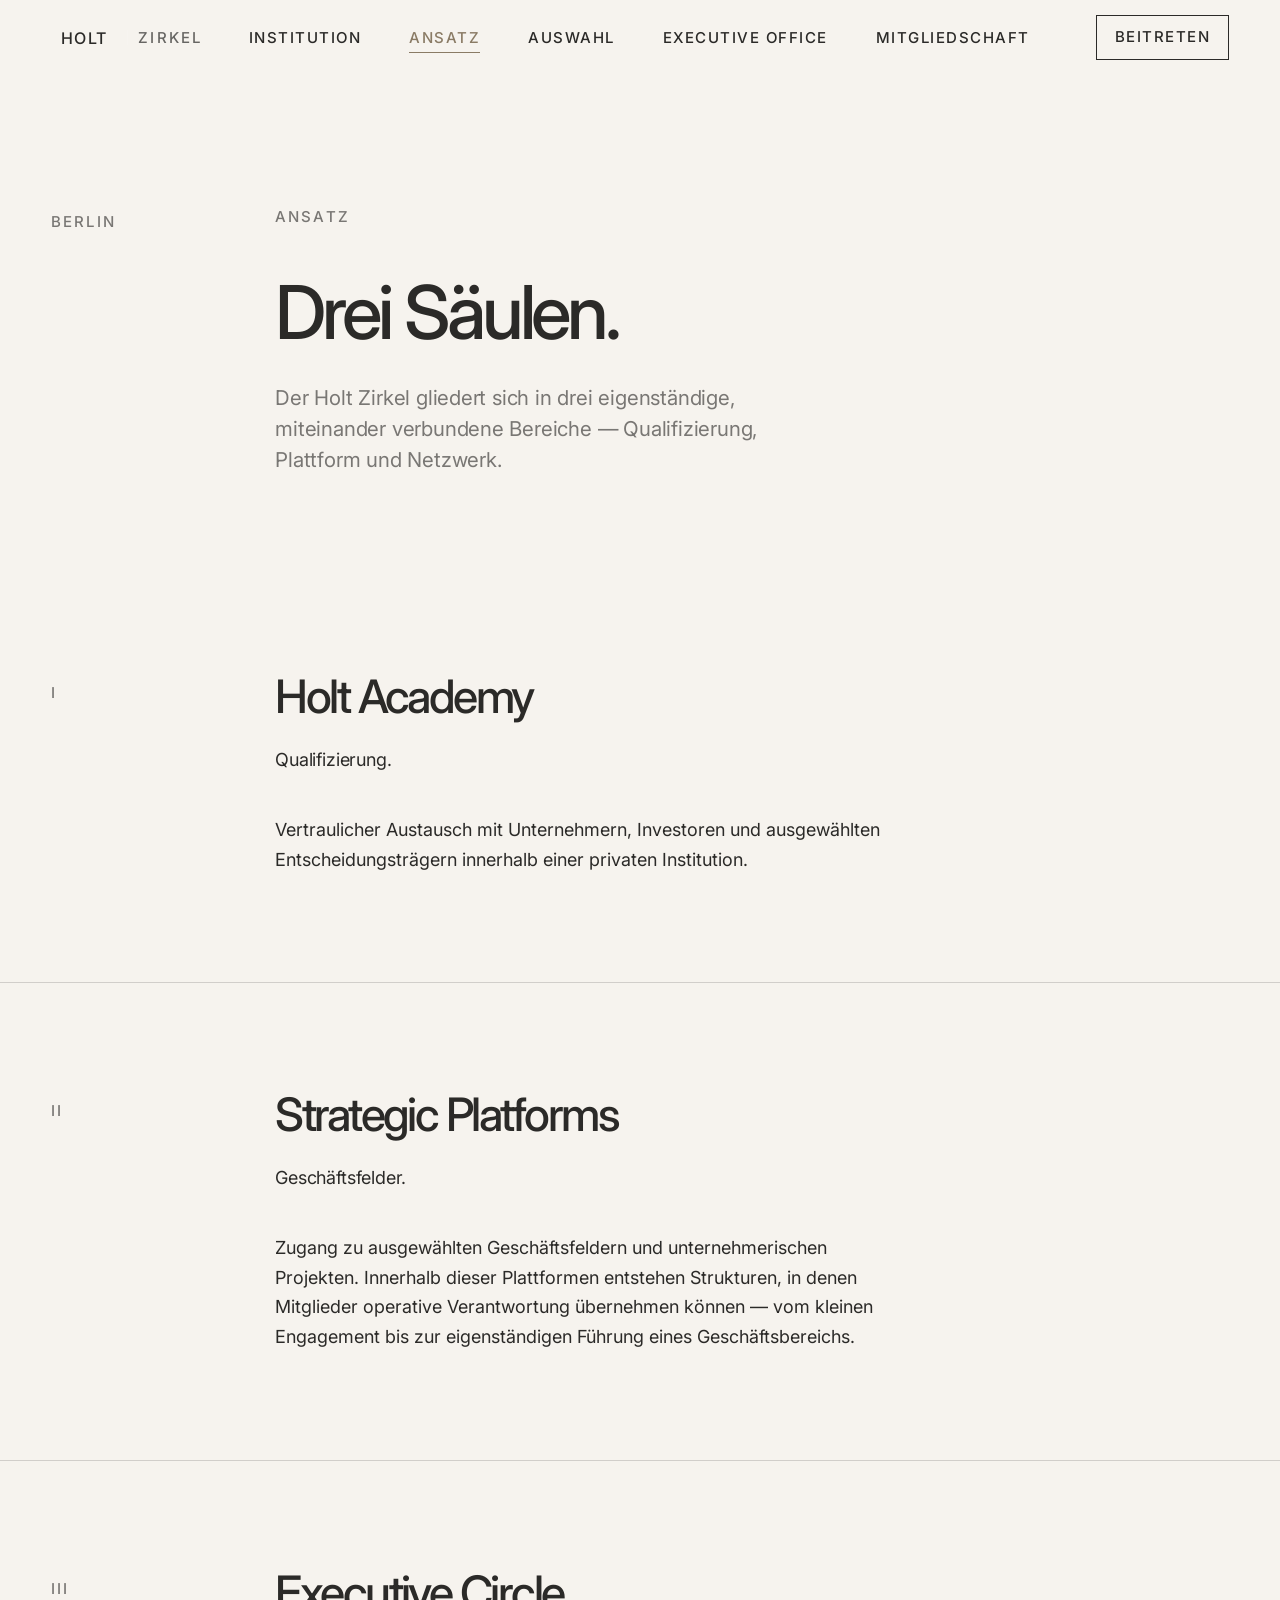
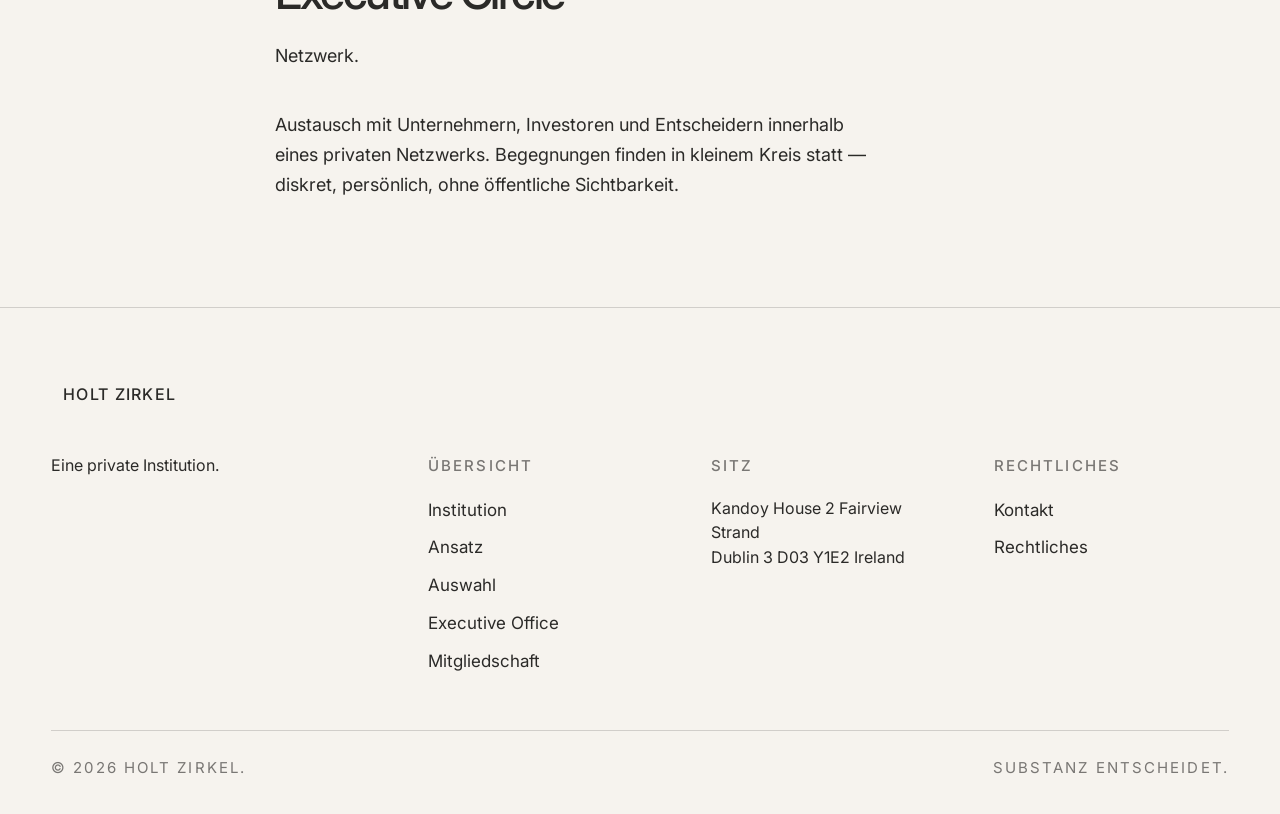
==== ansatz/index.html @ 443428ca "Add files via upload" ====
<!DOCTYPE html>
<html lang="de">
<head>
  <meta charset="UTF-8" />
  <meta name="viewport" content="width=device-width, initial-scale=1.0" />
  <meta name="robots" content="index, follow" />

  <title>Ansatz — Holt Zirkel</title>
  <meta name="description" content="Drei Säulen des Holt Zirkel: Holt Academy, Strategic Platforms und Executive Circle." />

  <link rel="canonical" href="https://holtzirkel.de/ansatz/" />

  <meta property="og:type" content="website" />
  <meta property="og:locale" content="de_DE" />
  <meta property="og:site_name" content="Holt Zirkel" />
  <meta property="og:title" content="Ansatz — Holt Zirkel" />
  <meta property="og:description" content="Drei Säulen des Holt Zirkel: Holt Academy, Strategic Platforms und Executive Circle." />
  <meta property="og:url" content="https://holtzirkel.de/ansatz/" />
  <meta property="og:image" content="https://holtzirkel.de/images/Logo.png" />
  <meta name="twitter:card" content="summary_large_image" />

  <link rel="icon" type="image/png" href="/images/Logo.png" />

  <link rel="preconnect" href="https://fonts.googleapis.com" />
  <link rel="preconnect" href="https://fonts.gstatic.com" crossorigin />
  <link href="https://fonts.googleapis.com/css2?family=Inter:wght@400;500;600&display=swap" rel="stylesheet" />

  <link rel="stylesheet" href="/variables.css" />
  <link rel="stylesheet" href="/style.css" />
</head>
<body class="page page--ansatz page--image-led">

  <header class="nav nav--scrolled" role="banner">
    <div class="nav__inner">
      <a class="nav__brand" href="/" aria-label="Holt Zirkel">
        <img src="/images/Logo.png" alt="" />
        <span class="wordmark">Holt</span>
        <span class="wordmark-suffix">Zirkel</span>
      </a>
      <nav aria-label="Hauptnavigation">
        <ul class="nav__links">
          <li><a class="nav__link" href="/institution/">Institution</a></li>
          <li><a class="nav__link" href="/ansatz/" aria-current="page">Ansatz</a></li>
          <li><a class="nav__link" href="/auswahl/">Auswahl</a></li>
          <li><a class="nav__link" href="/executive-office/">Executive Office</a></li>
          <li><a class="nav__link" href="/mitgliedschaft/">Mitgliedschaft</a></li>
        </ul>
      </nav>
      <div class="nav__lang" role="group" aria-label="Sprache">
        <a class="nav__cta" href="/mitgliedschaft/">Beitreten</a>
        <button type="button" class="nav__menu" data-menu-open aria-label="Menü">
          <span class="nav__menu-bars" aria-hidden="true"></span>
        </button>
      </div>
    </div>
  </header>

  <aside class="nav__sheet" data-open="false" aria-hidden="true">
    <div class="nav__sheet-head">
      <a class="nav__brand" href="/">
        <img src="/images/Logo.png" alt="" />
        <span class="wordmark">Holt</span>
        <span class="wordmark-suffix">Zirkel</span>
      </a>
      <button type="button" class="nav__sheet-close" data-menu-close>Schliessen</button>
    </div>
    <ul class="nav__sheet-links">
      <li><a href="/institution/">Institution</a></li>
      <li><a href="/ansatz/">Ansatz</a></li>
      <li><a href="/auswahl/">Auswahl</a></li>
      <li><a href="/executive-office/">Executive Office</a></li>
      <li><a href="/mitgliedschaft/">Mitgliedschaft</a></li>
    </ul>
  </aside>

  <section class="page-header" data-reveal>
    <div class="container">
      <div class="editorial">
        <div class="editorial__margin">
          <p class="meta">Berlin</p>
        </div>
        <div class="editorial__main">
          <p class="eyebrow">Ansatz</p>
          <h1 class="display-l page-header__title">Drei Säulen.</h1>
          <p class="lead page-header__lead">
            Der Holt Zirkel gliedert sich in drei eigenständige, miteinander verbundene Bereiche — Qualifizierung, Plattform und Netzwerk.
          </p>
        </div>
      </div>
    </div>
  </section>

  <section class="section section--no-rule" data-reveal>
    <div class="container">
      <div class="editorial">
        <div class="editorial__margin">
          <p class="meta">I</p>
        </div>
        <div class="editorial__main">
          <h2 class="display-m" style="margin-bottom:1.5rem">Holt Academy</h2>
          <div class="prose">
            <p class="lead">Qualifizierung.</p>
            <p>
              Vertraulicher Austausch mit Unternehmern, Investoren und ausgewählten Entscheidungsträgern innerhalb einer privaten Institution.
            </p>
          </div>
        </div>
      </div>
    </div>
  </section>

  <section class="section" data-reveal>
    <div class="container">
      <div class="editorial">
        <div class="editorial__margin">
          <p class="meta">II</p>
        </div>
        <div class="editorial__main">
          <h2 class="display-m" style="margin-bottom:1.5rem">Strategic Platforms</h2>
          <div class="prose">
            <p class="lead">Geschäftsfelder.</p>
            <p>
              Zugang zu ausgewählten Geschäftsfeldern und unternehmerischen Projekten. Innerhalb dieser Plattformen entstehen Strukturen, in denen Mitglieder operative Verantwortung übernehmen können — vom kleinen Engagement bis zur eigenständigen Führung eines Geschäftsbereichs.
            </p>
          </div>
        </div>
      </div>
    </div>
  </section>

  <section class="section" data-reveal>
    <div class="container">
      <div class="editorial">
        <div class="editorial__margin">
          <p class="meta">III</p>
        </div>
        <div class="editorial__main">
          <h2 class="display-m" style="margin-bottom:1.5rem">Executive Circle</h2>
          <div class="prose">
            <p class="lead">Netzwerk.</p>
            <p>
              Austausch mit Unternehmern, Investoren und Entscheidern innerhalb eines privaten Netzwerks. Begegnungen finden in kleinem Kreis statt — diskret, persönlich, ohne öffentliche Sichtbarkeit.
            </p>
          </div>
        </div>
      </div>
    </div>
  </section>


  <footer class="footer" role="contentinfo">
    <div class="container">
      <div class="footer__mark">
        <img src="/images/Logo.png" alt="" />
        <span class="wordmark">Holt <span>Zirkel</span></span>
      </div>
      <div class="footer__grid">
        <div class="footer__col"><p>Eine private Institution.</p></div>
        <div class="footer__col">
          <h4>Übersicht</h4>
          <ul>
            <li><a href="/institution/">Institution</a></li>
            <li><a href="/ansatz/">Ansatz</a></li>
            <li><a href="/auswahl/">Auswahl</a></li>
            <li><a href="/executive-office/">Executive Office</a></li>
            <li><a href="/mitgliedschaft/">Mitgliedschaft</a></li>
          </ul>
        </div>
        <div class="footer__col">
          <h4>Sitz</h4>
          <p>Kandoy House
2 Fairview Strand<br>Dublin 3
D03 Y1E2
Ireland</p>
        </div>
        <div class="footer__col">
          <h4>Rechtliches</h4>
          <ul>
            <li><a href="/mitgliedschaft/">Kontakt</a></li>
            <li><a href="/legal/">Rechtliches</a></li>
          </ul>
        </div>
      </div>
      <div class="footer__base">
        <p>© <span data-year></span> Holt Zirkel.</p>
        <p>Substanz entscheidet.</p>
      </div>
    </div>
  </footer>

  <script src="/js/language.js"></script>
  <script src="/js/main.js"></script>
</body>
</html>
---- variables.css ----
/* ========================================
   HOLT FAMILY OFFICE — DESIGN TOKENS
   ========================================
   Inter throughout. Editorial scale.
   Change once, propagate everywhere.
   ======================================== */

:root {
  /* ---------- COLOR ---------- */
  --color-bg:         #F6F3EE;
  --color-bg-alt:     #EAE5DC;
  --color-ink:        #2B2A28;
  --color-ink-soft:   rgba(43, 42, 40, 0.62);
  --color-ink-muted:  rgba(43, 42, 40, 0.38);
  --color-rule:       rgba(43, 42, 40, 0.18);
  --color-accent:     #8A7B65;

  /* Inverted for hero overlay */
  --color-ink-on-image:       #F6F3EE;
  --color-ink-soft-on-image:  rgba(246, 243, 238, 0.72);
  --color-rule-on-image:      rgba(246, 243, 238, 0.32);

  /* ---------- TYPOGRAPHY ---------- */
  --font-display: "Inter", "Neue Haas Grotesk", "Helvetica Neue", Arial, sans-serif;
  --font-body:    "Inter", "Neue Haas Grotesk", "Helvetica Neue", Arial, sans-serif;

  /* Type scale — bigger, calmer, less copy */
  --type-display-xl: clamp(3.2rem, 8.5vw, 8.5rem);    /* Hero headline */
  --type-display-l:  clamp(2.6rem, 5.8vw, 6rem);      /* Page openers */
  --type-display-m:  clamp(2rem, 3.6vw, 3.4rem);      /* Section headers */
  --type-display-s:  clamp(1.6rem, 2.5vw, 2.2rem);    /* Sub-headers */
  --type-lead:       clamp(1.25rem, 1.8vw, 1.65rem);
  --type-body:       1.0625rem;                        /* 17px */
  --type-small:      0.9375rem;                        /* 15px — was 13px */
  --type-meta:       0.9375rem;                        /* 15px — was 11/12px */

  --leading-display: 1.04;
  --leading-lead:    1.5;
  --leading-body:    1.75;
  --leading-meta:    1.6;

  --tracking-meta:   0.14em;     /* eased — bigger text needs less tracking */
  --tracking-nav:    0.1em;
  --tracking-label:  0.18em;

  /* ---------- SPACING ---------- */
  --space-1:  0.25rem;
  --space-2:  0.5rem;
  --space-3:  0.75rem;
  --space-4:  1rem;
  --space-5:  1.5rem;
  --space-6:  2rem;
  --space-7:  3rem;
  --space-8:  4.5rem;
  --space-9:  6rem;
  --space-10: 9rem;
  --space-11: 12rem;

  /* ---------- LAYOUT ---------- */
  --page-max:        88rem;
  --page-gutter:     clamp(1.5rem, 4vw, 4rem);
  --column-text:     38rem;
  --column-narrow:   28rem;
  --nav-height:      4.75rem;

  /* ---------- HAIRLINES ---------- */
  --rule-w:          1px;

  /* ---------- MOTION ---------- */
  --ease-soft:       cubic-bezier(0.32, 0.08, 0.24, 1);
  --dur-fast:        180ms;
  --dur-base:        320ms;
  --dur-slow:        680ms;
}
---- style.css ----
/* ========================================
   HOLT FAMILY OFFICE — STYLE
   ----------------------------------------
   Editorial. Architectural. Quiet.
   Hairlines only. No cards. No icons.
   ======================================== */

/* ---------- RESET ---------- */
*,
*::before,
*::after {
  box-sizing: border-box;
  margin: 0;
  padding: 0;
}

html {
  scroll-behavior: smooth;
  -webkit-font-smoothing: antialiased;
  -moz-osx-font-smoothing: grayscale;
  text-rendering: optimizeLegibility;
}

body {
  background: var(--color-bg);
  color: var(--color-ink);
  font-family: var(--font-body);
  font-size: var(--type-body);
  line-height: var(--leading-body);
  font-weight: 400;
  font-feature-settings: "kern", "liga", "calt";
  overflow-x: hidden;
}

img, picture, svg { display: block; max-width: 100%; }
a { color: inherit; text-decoration: none; }
button { font: inherit; color: inherit; background: none; border: 0; cursor: pointer; }

::selection { background: var(--color-ink); color: var(--color-bg); }

/* ---------- TYPOGRAPHY ---------- */
.display-xl,
.display-l,
.display-m,
.display-s,
.lead,
.hero__headline,
.hero__sub-line {
  font-family: var(--font-display);
  font-style: normal;
}

.display-xl,
.display-l,
.display-m,
.display-s,
.hero__headline {
  font-weight: 500;
  letter-spacing: -0.055em;
  line-height: var(--leading-display);
  color: var(--color-ink);
}

.display-xl { font-size: var(--type-display-xl); }
.display-l  { font-size: var(--type-display-l); }
.display-m  { font-size: var(--type-display-m); }
.display-s  { font-size: var(--type-display-s); letter-spacing: -0.03em; }

.lead {
  font-size: var(--type-lead);
  line-height: var(--leading-lead);
  font-weight: 400;
  letter-spacing: -0.01em;
  color: var(--color-ink-soft);
}

.eyebrow,
.meta {
  font-family: var(--font-body);
  font-size: var(--type-meta);
  font-weight: 500;
  letter-spacing: var(--tracking-meta);
  text-transform: uppercase;
  color: var(--color-ink-soft);
  line-height: var(--leading-meta);
}

.eyebrow .num { color: var(--color-accent); }

/* Reading text */
.prose p {
  font-size: clamp(1.125rem, 1.4vw, 1.3rem);   /* up from 17px flat */
  line-height: 1.65;
  color: var(--color-ink);
  max-width: var(--column-text);
}

.prose p + p { margin-top: 1.5em; }
.prose .lead + p { margin-top: 2.5rem; }

/* ---------- LAYOUT PRIMITIVES ---------- */
.page {
  min-height: 100vh;
  display: flex;
  flex-direction: column;
}

.container {
  max-width: var(--page-max);
  margin-inline: auto;
  padding-inline: var(--page-gutter);
  width: 100%;
}

/* Editorial grid — marginalia + main column */
.editorial {
  display: grid;
  grid-template-columns: minmax(0, 1fr);
  column-gap: var(--space-7);
}

@media (min-width: 900px) {
  .editorial {
    grid-template-columns: 11rem minmax(0, 1fr);
  }
}

.editorial__margin { position: relative; }

@media (min-width: 900px) {
  .editorial__margin {
    padding-top: 0.5rem;
    position: sticky;
    top: var(--nav-height);
    align-self: start;
  }
}

.editorial__margin .meta + .meta { margin-top: 1rem; }
.editorial__main { min-width: 0; }

/* ---------- HAIRLINES ---------- */
.rule {
  width: 100%;
  height: var(--rule-w);
  background: var(--color-rule);
  border: 0;
}

/* ---------- NAVIGATION ---------- */
.nav {
  position: fixed;
  top: 0; left: 0; right: 0;
  z-index: 50;
  height: var(--nav-height);
  display: flex;
  align-items: center;
  transition: background var(--dur-base) var(--ease-soft),
              border-color var(--dur-base) var(--ease-soft),
              color var(--dur-base) var(--ease-soft);
  color: var(--color-ink);
  border-bottom: 1px solid transparent;
}

.nav--on-hero { color: var(--color-ink-on-image); }
.nav--on-hero .nav__brand,
.nav--on-hero .nav__link,
.nav--on-hero .nav__lang button { color: var(--color-ink-on-image); }
.nav--on-hero .nav__lang .divider { background: var(--color-rule-on-image); }

.nav--scrolled {
  background: var(--color-bg);
  color: var(--color-ink);
  border-bottom-color: var(--color-rule);
}
.nav--scrolled .nav__brand,
.nav--scrolled .nav__link,
.nav--scrolled .nav__lang button { color: var(--color-ink); }
.nav--scrolled .nav__lang .divider { background: var(--color-rule); }

.nav__inner {
  width: 100%;
  max-width: var(--page-max);
  margin-inline: auto;
  padding-inline: var(--page-gutter);
  display: grid;
  grid-template-columns: auto 1fr auto;
  align-items: center;
  gap: var(--space-6);
}

.nav__brand {
  display: flex;
  align-items: center;
  gap: 0.625rem;
  font-family: var(--font-body);
  font-size: 1rem;
  letter-spacing: 0.08em;
  text-transform: uppercase;
  font-weight: 500;
  line-height: 1;
}

.nav__brand img { height: 1.5rem; width: auto; opacity: 0.95; }
.nav__brand .wordmark { font-weight: 500; }

.nav__brand .wordmark-suffix {
  font-family: var(--font-body);
  font-size: var(--type-meta);
  letter-spacing: var(--tracking-meta);
  text-transform: uppercase;
  opacity: 0.7;
  padding-left: 0.625rem;
  margin-left: 0.625rem;
  border-left: 1px solid currentColor;
  border-left-color: rgba(255, 255, 255, 0.2);
}

.nav--scrolled .nav__brand .wordmark-suffix { border-left-color: var(--color-rule); }

.nav__links {
  display: none;
  justify-content: center;
  gap: var(--space-7);
  list-style: none;
}

@media (min-width: 1024px) {
  .nav__links { display: flex; }
}

.nav__link {
  font-family: var(--font-body);
  font-size: var(--type-meta);
  font-weight: 500;
  letter-spacing: var(--tracking-nav);
  text-transform: uppercase;
  position: relative;
  padding: 0.25rem 0;
  transition: color var(--dur-fast) var(--ease-soft);
}

.nav__link::after {
  content: "";
  position: absolute;
  left: 0;
  bottom: -0.125rem;
  height: 1px;
  width: 0;
  background: currentColor;
  transition: width var(--dur-base) var(--ease-soft);
}

.nav__link:hover::after,
.nav__link[aria-current="page"]::after { width: 100%; }
.nav__link[aria-current="page"] { color: var(--color-accent); }
.nav--on-hero .nav__link[aria-current="page"] { color: var(--color-bg-alt); }

.nav__lang {
  display: flex;
  align-items: center;
  gap: 0.625rem;
  font-family: var(--font-body);
  font-size: var(--type-meta);
  font-weight: 500;
  letter-spacing: var(--tracking-nav);
  text-transform: uppercase;
}

.nav__lang button {
  padding: 0.25rem 0;
  opacity: 0.5;
  transition: opacity var(--dur-fast) var(--ease-soft);
  letter-spacing: var(--tracking-nav);
}

.nav__lang button[aria-pressed="true"] { opacity: 1; }
.nav__lang button:hover { opacity: 1; }

.nav__lang .divider {
  width: 1px;
  height: 0.75rem;
  background: var(--color-rule);
  display: block;
}

.nav__menu {
  display: flex;
  align-items: center;
  justify-content: flex-end;
  width: 2rem;
  height: 2rem;
}

@media (min-width: 1024px) {
  .nav__menu { display: none; }
}

.nav__menu-bars {
  width: 1.25rem;
  height: 0.5rem;
  position: relative;
}

.nav__menu-bars::before,
.nav__menu-bars::after {
  content: "";
  position: absolute;
  left: 0;
  width: 100%;
  height: 1px;
  background: currentColor;
}

.nav__menu-bars::before { top: 0; }
.nav__menu-bars::after  { bottom: 0; }

/* Mobile menu sheet */
/* ---------- MOBILE NAV FIX ---------- */
/* Suffix only kollidiert auf engen Screens — im Top-Header ausblenden,
   im Mobile-Sheet bleibt er sichtbar (eigener Wrapper). */
.nav__brand .wordmark,
.nav__brand .wordmark-suffix { white-space: nowrap; }

@media (max-width: 640px) {
  .nav .nav__inner .nav__brand .wordmark-suffix { display: none; }
  .nav__inner { gap: 0.75rem; }
  .nav__lang { gap: 0.4rem; }
  .nav__lang button { padding: 0.25rem 0.1rem; }
}

.nav__sheet {
  position: fixed;
  inset: 0;
  background: var(--color-bg);
  z-index: 60;
  padding: var(--space-7) var(--page-gutter);
  display: flex;
  flex-direction: column;
  transform: translateY(-100%);
  transition: transform var(--dur-slow) var(--ease-soft);
  visibility: hidden;
}

.nav__sheet[data-open="true"] {
  transform: translateY(0);
  visibility: visible;
}

.nav__sheet-head {
  display: flex;
  justify-content: space-between;
  align-items: center;
  height: var(--nav-height);
  margin-bottom: var(--space-8);
}

.nav__sheet-close {
  font-family: var(--font-body);
  font-size: var(--type-meta);
  letter-spacing: var(--tracking-nav);
  text-transform: uppercase;
}

.nav__sheet-links {
  list-style: none;
  display: flex;
  flex-direction: column;
  gap: var(--space-4);
}

.nav__sheet-links a {
  font-family: var(--font-display);
  font-size: clamp(2rem, 7vw, 3rem);
  font-weight: 500;
  letter-spacing: -0.04em;
}

/* ---------- HERO ---------- */
.hero {
  position: relative;
  height: 100vh;
  min-height: 640px;
  width: 100%;
  overflow: hidden;
  background: var(--color-bg-alt);
}

.hero__image {
  position: absolute;
  inset: 0;
  background-image: url("images/Hero.png");
  background-size: cover;
  background-position: center;
  transform: scale(1.02);
  animation: heroSettle 2400ms var(--ease-soft) forwards;
}

@keyframes heroSettle { to { transform: scale(1); } }

.hero__veil {
  position: absolute;
  inset: 0;
  background:
    linear-gradient(180deg, rgba(0,0,0,0.42) 0%, rgba(0,0,0,0.06) 32%, rgba(0,0,0,0.52) 100%);
  pointer-events: none;
}

.hero__content {
  position: relative;
  height: 100%;
  width: 100%;
  max-width: var(--page-max);
  margin-inline: auto;
  padding-inline: var(--page-gutter);
  padding-bottom: clamp(2rem, 5vh, 4rem);
  padding-top: var(--nav-height);
  display: grid;
  grid-template-rows: 1fr auto auto;
  color: var(--color-ink-on-image);
}

.hero__stamp {
  align-self: start;
  margin-top: clamp(1.5rem, 4vh, 3rem);
  font-family: var(--font-body);
  font-size: var(--type-meta);
  letter-spacing: 0.24em;
  text-transform: uppercase;
  color: var(--color-ink-soft-on-image);
  display: flex;
  align-items: center;
  gap: 0.875rem;
  opacity: 0.95;
}

.hero__stamp::before {
  content: "";
  display: block;
  width: 2.25rem;
  height: 1px;
  background: currentColor;
  opacity: 0.65;
}

.hero__headline {
  align-self: end;
  font-size: clamp(3.4rem, 8vw, 8.4rem);
  font-weight: 500;
  line-height: 0.92;
  letter-spacing: -0.055em;
  text-transform: uppercase;
  color: var(--color-ink-on-image);
  max-width: 13ch;
  margin-bottom: 1rem;

  opacity: 0;
  transform: translateY(1.5rem);
  animation: heroIn 900ms var(--ease-soft) 320ms forwards;
}

.hero__sub {
  align-self: end;
  display: flex;
  flex-wrap: wrap;
  align-items: baseline;
  justify-content: space-between;
  gap: var(--space-4);
  border-top: 1px solid var(--color-rule-on-image);
  padding-top: 1.25rem;

  opacity: 0;
  transform: translateY(1rem);
  animation: heroIn 900ms var(--ease-soft) 600ms forwards;
}

.hero__sub-line {
  font-size: clamp(.95rem, 1.1vw, 1.1rem);
  text-transform: uppercase;
  letter-spacing: 0.16em;
  color: var(--color-ink-on-image);
}

.hero__sub-meta {
  font-family: var(--font-body);
  font-size: var(--type-meta);
  letter-spacing: 0.16em;
  text-transform: uppercase;
  color: var(--color-ink-soft-on-image);
}

@keyframes heroIn { to { opacity: 1; transform: translateY(0); } }

/* ---------- PAGE HEADER (non-home) ---------- */
.page-header {
  padding-top: calc(var(--nav-height) + clamp(5rem, 14vh, 11rem));
  padding-bottom: clamp(4rem, 10vh, 9rem);
}

.page-header .eyebrow {
  display: inline-flex;
  align-items: center;
  gap: 0.875rem;
  margin-bottom: clamp(1.75rem, 5vh, 3.5rem);
}

.page-header__title {
  max-width: 14ch;
  margin-bottom: var(--space-6);
}

.page-header__lead {
  font-size: clamp(1.15rem, 1.6vw, 1.45rem);
  max-width: 38ch;
}

/* ---------- SECTIONS ---------- */
.section {
  padding-block: clamp(5rem, 12vh, 10rem);
  border-top: 1px solid var(--color-rule);
}

.section--no-rule { border-top: 0; }

/* ---------- IMAGES ----------
   Use real <img> tags in HTML:
     <img class="image image--bleed"     src="images/X.png" alt="">
     <img class="image image--landscape" src="images/X.png" alt="">
     <img class="image image--portrait"  src="images/X.png" alt="">
   The mask softens top/bottom edges so the cut to the cream
   background never feels hard. */

.image {
  display: block;
  width: 100%;
  height: auto;
  object-fit: cover;
  background: var(--color-bg-alt);  /* fallback if src missing */
  margin-block: clamp(3rem, 8vh, 6.5rem);
  -webkit-mask-image: linear-gradient(180deg,
              transparent 0%,
              #000 6%,
              #000 94%,
              transparent 100%);
          mask-image: linear-gradient(180deg,
              transparent 0%,
              #000 6%,
              #000 94%,
              transparent 100%);
}

.image:first-child { margin-top: 0; }
.image:last-child  { margin-bottom: 0; }

/* Aspect ratios */
.image--portrait  { aspect-ratio: 4 / 5;  max-width: 36rem; }
.image--landscape { aspect-ratio: 16 / 10; }
.image--wide      { aspect-ratio: 21 / 9; }
.image--square    { aspect-ratio: 1 / 1; }

/* Feature image — taller proportion, centered, not full-bleed.
   Use when you want presence without the banner feel of --bleed. */
.image--feature {
  aspect-ratio: 3 / 2;
  max-width: 64rem;
  margin-inline: auto;
}

/* Full-bleed crosses the container padding */
.image--bleed {
  width: 100vw;
  margin-left: 50%;
  transform: translateX(-50%);
  aspect-ratio: 21 / 9;
  margin-block: clamp(4rem, 10vh, 9rem);
}

/* Optional caption beneath an image */
.image-caption {
  margin-top: 1rem;
  font-family: var(--font-body);
  font-size: var(--type-small);
  color: var(--color-ink-soft);
  max-width: 36ch;
}

/* When two image-bleeds follow each other directly, hold a generous gap */
.image-bleed + .image-bleed,
.section + .section .image-bleed:first-child {
  margin-top: clamp(3rem, 8vh, 6rem);
}

/* ---------- CONTACT BLOCK ---------- */
.dl-contact {
  display: grid;
  grid-template-columns: 1fr;
  gap: var(--space-5);
}

@media (min-width: 720px) {
  .dl-contact { grid-template-columns: repeat(2, 1fr); }
}

.dl-contact > div {
  border-top: 1px solid var(--color-rule);
  padding-top: 1.25rem;
  min-height: 7rem;
}

.dl-contact dt {
  font-family: var(--font-body);
  font-size: var(--type-meta);
  font-weight: 500;
  letter-spacing: var(--tracking-meta);
  text-transform: uppercase;
  color: var(--color-ink-soft);
  margin-bottom: 0.625rem;
}

.dl-contact dd {
  font-family: var(--font-display);
  font-size: clamp(1.05rem, 1.4vw, 1.3rem);
  font-weight: 400;
  line-height: 1.4;
  letter-spacing: -0.015em;
  color: var(--color-ink);
}

.dl-contact a {
  border-bottom: 1px solid var(--color-rule);
  transition: border-color var(--dur-fast) var(--ease-soft);
}

.dl-contact a:hover { border-bottom-color: var(--color-ink); }

/* Small meta info inside a dd, e.g. EUID under the address */
.dl-contact .dd-meta {
  display: inline-block;
  font-family: var(--font-body);
  font-size: var(--type-small);
  letter-spacing: 0.04em;
  color: var(--color-ink-soft);
  font-variant-numeric: tabular-nums;
}

/* ---------- FOOTER ---------- */
.footer {
  margin-top: auto;
  background: var(--color-bg);
  padding-top: clamp(4rem, 8vh, 6rem);
  padding-bottom: var(--space-6);
  border-top: 1px solid var(--color-rule);
}

.footer__mark {
  display: flex;
  align-items: center;
  gap: 0.75rem;
  margin-bottom: clamp(2.5rem, 5vh, 4rem);
}

.footer__mark img { height: 1.25rem; width: auto; opacity: 0.85; }

.footer__mark .wordmark {
  font-family: var(--font-body);
  font-size: 1rem;
  letter-spacing: 0.08em;
  text-transform: uppercase;
  font-weight: 500;
}

.footer__grid {
  display: grid;
  grid-template-columns: 1fr;
  gap: var(--space-7);
  margin-bottom: clamp(3rem, 6vh, 5rem);
}

@media (min-width: 720px) {
  .footer__grid { grid-template-columns: 1.4fr 1fr 1fr 1fr; }
}

.footer__col h4 {
  font-family: var(--font-body);
  font-size: var(--type-meta);
  font-weight: 500;
  letter-spacing: var(--tracking-meta);
  text-transform: uppercase;
  color: var(--color-ink-soft);
  margin-bottom: 1rem;
}

.footer__col p {
  font-family: var(--font-display);
  font-size: 1rem;
  line-height: 1.55;
  color: var(--color-ink);
  max-width: 32ch;
}

.footer__col ul {
  list-style: none;
  display: flex;
  flex-direction: column;
  gap: 0.5rem;
}

.footer__col li a {
  font-size: var(--type-body);
  color: var(--color-ink);
  transition: color var(--dur-fast) var(--ease-soft);
}

.footer__col li a:hover { color: var(--color-accent); }

.footer__base {
  border-top: 1px solid var(--color-rule);
  padding-top: var(--space-5);
  display: flex;
  flex-wrap: wrap;
  justify-content: space-between;
  gap: var(--space-4);
}

.footer__base p,
.footer__base a {
  font-family: var(--font-body);
  font-size: var(--type-meta);
  letter-spacing: var(--tracking-meta);
  text-transform: uppercase;
  color: var(--color-ink-soft);
}

.footer__base a:hover { color: var(--color-ink); }

/* ---------- REVEAL ANIMATION ---------- */
[data-reveal] {
  opacity: 0;
  transition: opacity 420ms var(--ease-soft);
}

[data-reveal].is-visible { opacity: 1; }

/* ---------- UTILITY ---------- */
.sr-only {
  position: absolute;
  width: 1px;
  height: 1px;
  padding: 0;
  margin: -1px;
  overflow: hidden;
  clip: rect(0, 0, 0, 0);
  white-space: nowrap;
  border: 0;
}

.spacer-l { height: clamp(3rem, 6vh, 5rem); }
.spacer-m { height: clamp(2rem, 4vh, 3.5rem); }

/* ---------- ACCESSIBILITY ---------- */
@media (prefers-reduced-motion: reduce) {
  *, *::before, *::after {
    animation-duration: 0.01ms !important;
    animation-iteration-count: 1 !important;
    transition-duration: 0.01ms !important;
    scroll-behavior: auto !important;
  }
}

:focus-visible {
  outline: 1px solid var(--color-accent);
  outline-offset: 3px;
}

/* ========================================
   PAGE-SPECIFIC ART DIRECTION
   ----------------------------------------
   One page = one mood. No template repetition.
   ======================================== */

/* About (Über uns) — institutional document */
.page--about .page-header {
  min-height: 64vh;
  display: flex;
  align-items: center;
  background: var(--color-bg);
}
.page--about .page-header__title {
  text-transform: uppercase;
  letter-spacing: -0.06em;
  max-width: 12ch;
}
.page--about .section + .section .editorial__main {
  border-left: 1px solid var(--color-rule);
  padding-left: clamp(2rem, 5vw, 5rem);
}

/* Activities (Tätigkeitsfelder) — quiet open */
.page--activities .page-header {
  min-height: 56vh;
  background: var(--color-bg);
  display: flex;
  align-items: center;
}
.page--activities .page-header__title {
  text-transform: uppercase;
  max-width: 14ch;
}

/* Philosophy — statement page */
.page--philosophy .page-header {
  min-height: 80vh;
  display: flex;
  align-items: end;
  background: var(--color-bg-alt);
}
.page--philosophy .page-header__title {
  max-width: 13ch;
  font-size: clamp(3rem, 8vw, 8rem);
  line-height: 0.88;
  text-transform: uppercase;
}
.page--philosophy .page-header__lead {
  margin-top: clamp(2rem, 5vh, 4rem);
  max-width: 48ch;
}

/* Contact — wide, not article-shaped */
.page--contact .page-header {
  min-height: 64vh;
  display: flex;
  align-items: center;
  background: var(--color-bg);
}
.page--contact .page-header .editorial { grid-template-columns: 1fr; }
.page--contact .editorial__margin { display: none; }
.page--contact .page-header__title {
  text-transform: uppercase;
  max-width: none;
  font-size: clamp(2.6rem, 8vw, 7rem);
}
.page--contact .page-header__lead { max-width: 34ch; }
.page--contact .section { padding-block: clamp(3rem, 7vh, 5rem); }

/* Legal — quiet, narrow */
.page--legal .page-header {
  min-height: 40vh;
  display: flex;
  align-items: end;
}
.page--legal .section { padding-block: clamp(2.5rem, 5vh, 4rem); }
.page--legal .page-header__title { text-transform: none; max-width: 18ch; }

/* ========================================
   ZIRKEL ADDITIONS
   ======================================== */

/* CTA button in nav — restrained, hairline border */
.nav__cta {
  display: inline-flex;
  align-items: center;
  padding: 0.55rem 1.1rem;
  margin-left: 1.25rem;
  border: 1px solid var(--color-ink);
  font-size: var(--type-small);
  letter-spacing: var(--tracking-nav);
  text-transform: uppercase;
  color: var(--color-ink);
  text-decoration: none;
  transition: background var(--dur-fast) var(--ease-soft), color var(--dur-fast) var(--ease-soft);
}
.nav__cta:hover { background: var(--color-ink); color: var(--color-bg); }

.nav--on-hero .nav__cta { border-color: var(--color-ink-on-image); color: var(--color-ink-on-image); }
.nav--on-hero .nav__cta:hover { background: var(--color-ink-on-image); color: var(--color-ink); }

/* Three-pillar grid for "Ansatz" */
.pillars {
  display: grid;
  grid-template-columns: repeat(3, 1fr);
  gap: var(--space-8);
  margin-top: var(--space-7);
}
.pillar__num {
  font-size: var(--type-small);
  letter-spacing: var(--tracking-label);
  text-transform: uppercase;
  color: var(--color-ink-muted);
  margin-bottom: var(--space-4);
}
.pillar__title {
  font-size: var(--type-display-s);
  line-height: var(--leading-display);
  margin-bottom: var(--space-4);
  letter-spacing: -0.01em;
}
.pillar__body {
  font-size: var(--type-body);
  line-height: var(--leading-body);
  color: var(--color-ink-soft);
  max-width: 22rem;
}
.pillar__rule {
  width: 2.5rem;
  height: 1px;
  background: var(--color-ink);
  margin-bottom: var(--space-5);
}

@media (max-width: 900px) {
  .pillars { grid-template-columns: 1fr; gap: var(--space-7); }
}

/* Statement section — selection precedes access */
.statement {
  padding: var(--space-11) 0;
  text-align: center;
}
.statement__line {
  font-size: clamp(2rem, 4vw, 3.6rem);
  line-height: 1.1;
  letter-spacing: -0.01em;
  font-style: italic;
  font-weight: 400;
  max-width: 22ch;
  margin: 0 auto var(--space-7);
}
.statement__body {
  max-width: 38rem;
  margin: 0 auto;
  font-size: var(--type-body);
  line-height: var(--leading-body);
  color: var(--color-ink-soft);
}

/* Application form — minimal */
.application {
  max-width: 38rem;
  margin-top: var(--space-7);
}
.application__field { margin-bottom: var(--space-6); }
.application__label {
  display: block;
  font-size: var(--type-small);
  letter-spacing: var(--tracking-label);
  text-transform: uppercase;
  color: var(--color-ink-muted);
  margin-bottom: var(--space-3);
}
.application__input,
.application__textarea {
  width: 100%;
  background: transparent;
  border: 0;
  border-bottom: 1px solid var(--color-rule);
  padding: 0.5rem 0;
  font-family: var(--font-body);
  font-size: var(--type-body);
  color: var(--color-ink);
  transition: border-color var(--dur-fast) var(--ease-soft);
}
.application__input:focus,
.application__textarea:focus {
  outline: none;
  border-bottom-color: var(--color-ink);
}
.application__textarea { resize: vertical; min-height: 6rem; }
.application__submit {
  margin-top: var(--space-5);
  padding: 0.85rem 1.75rem;
  background: var(--color-ink);
  color: var(--color-bg);
  border: 0;
  font-family: var(--font-body);
  font-size: var(--type-small);
  letter-spacing: var(--tracking-nav);
  text-transform: uppercase;
  cursor: pointer;
  transition: opacity var(--dur-fast) var(--ease-soft);
}
.application__submit:hover { opacity: 0.85; }
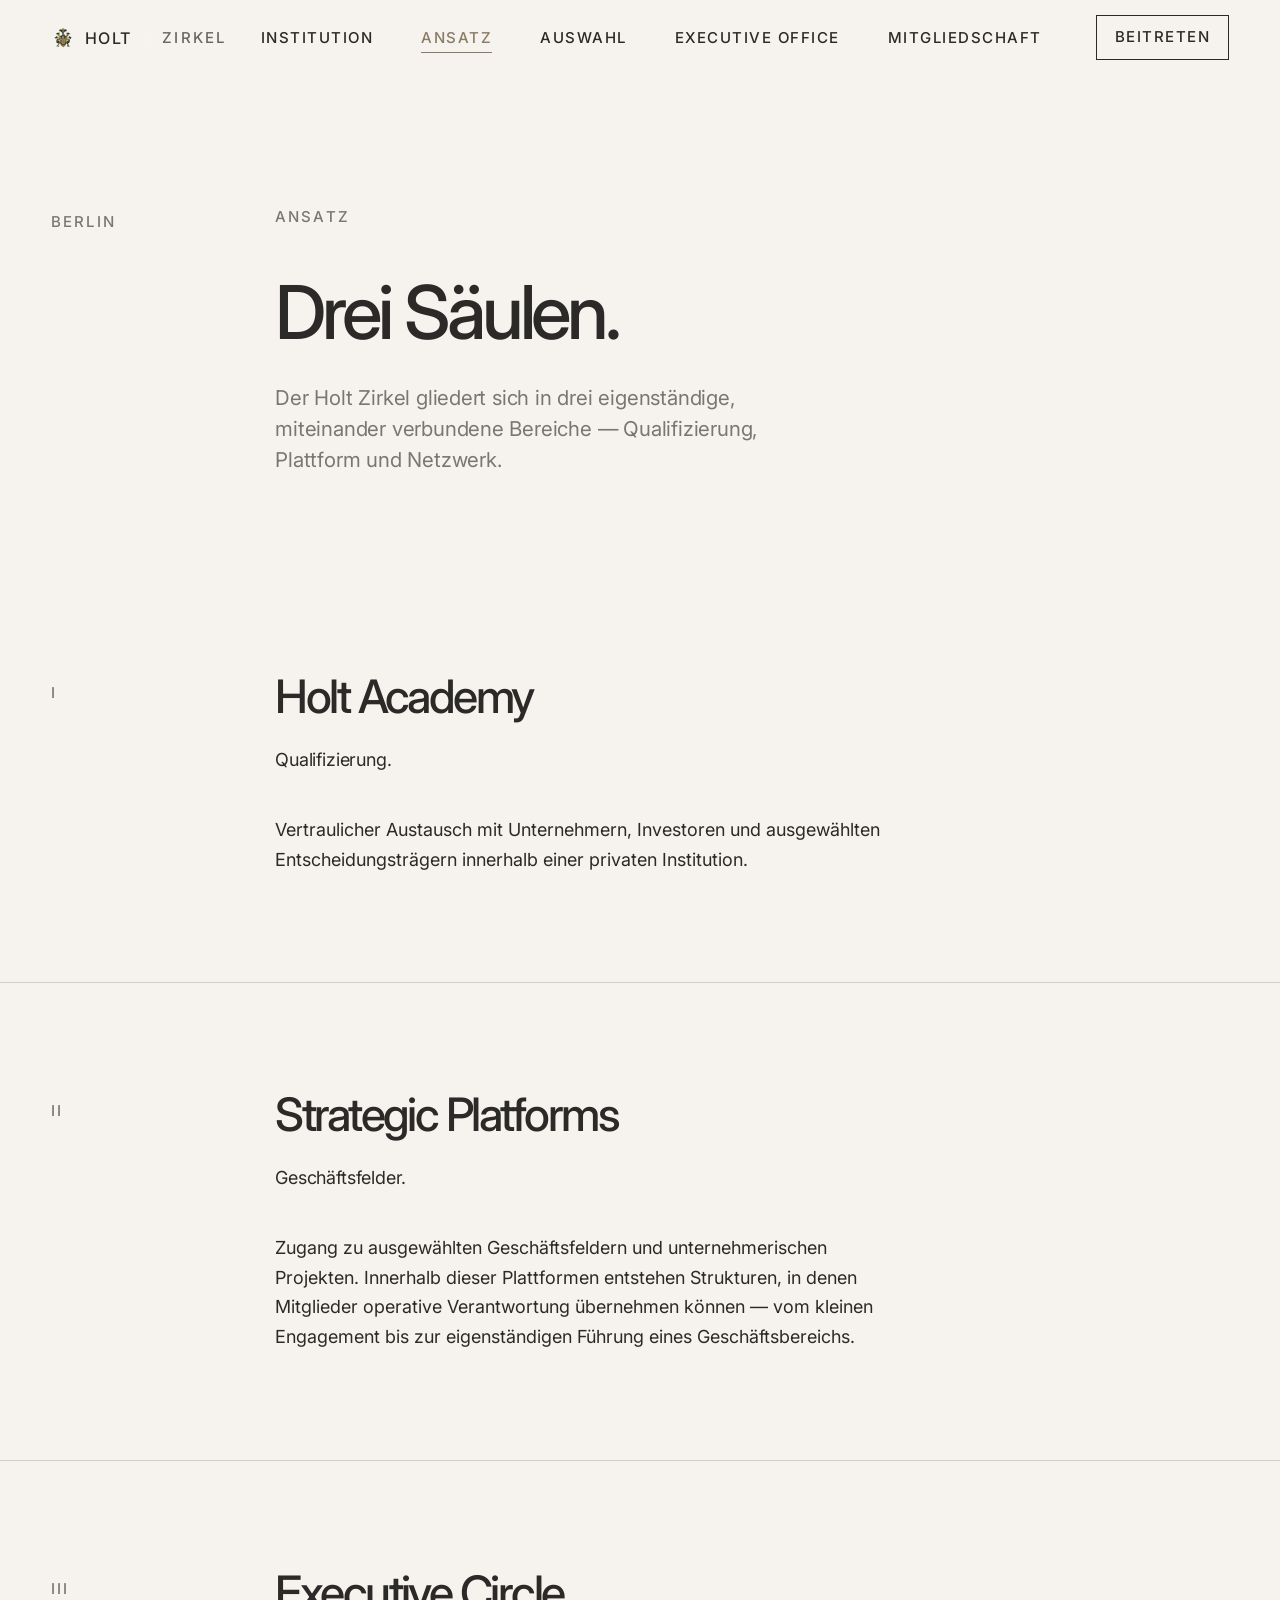
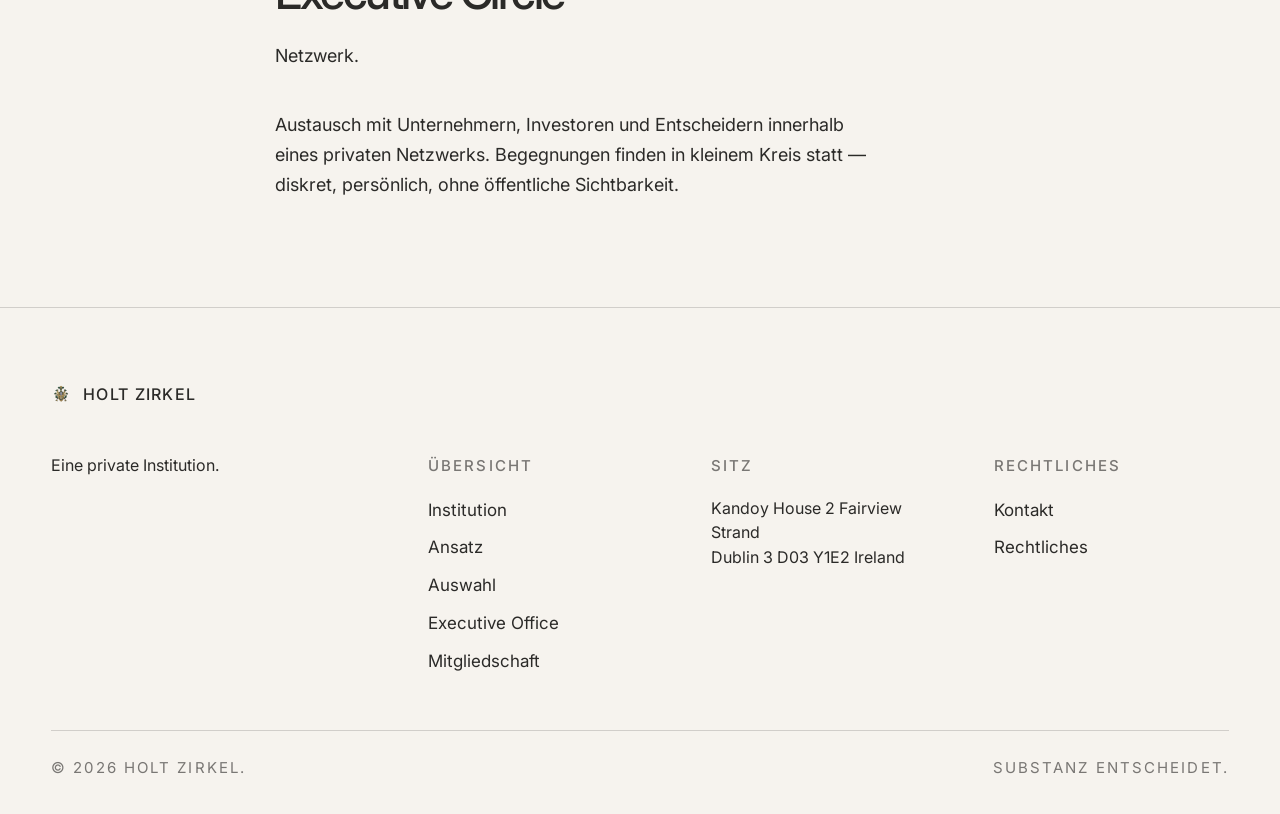
==== commit 2ce8efcb: "Add files via upload" ====
--- a/ansatz/index.html
+++ b/ansatz/index.html
@@ -16,10 +16,10 @@
   <meta property="og:title" content="Ansatz — Holt Zirkel" />
   <meta property="og:description" content="Drei Säulen des Holt Zirkel: Holt Academy, Strategic Platforms und Executive Circle." />
   <meta property="og:url" content="https://holtzirkel.de/ansatz/" />
-  <meta property="og:image" content="https://holtzirkel.de/images/Logo.png" />
+  <meta property="og:image" content="https://holtzirkel.de/images/Logo.jpg" />
   <meta name="twitter:card" content="summary_large_image" />
 
-  <link rel="icon" type="image/png" href="/images/Logo.png" />
+  <link rel="icon" type="image/png" href="/images/Logo.jpg" />
 
   <link rel="preconnect" href="https://fonts.googleapis.com" />
   <link rel="preconnect" href="https://fonts.gstatic.com" crossorigin />
@@ -33,7 +33,7 @@
   <header class="nav nav--scrolled" role="banner">
     <div class="nav__inner">
       <a class="nav__brand" href="/" aria-label="Holt Zirkel">
-        <img src="/images/Logo.png" alt="" />
+        <img src="/images/Logo.jpg" alt="" />
         <span class="wordmark">Holt</span>
         <span class="wordmark-suffix">Zirkel</span>
       </a>
@@ -58,7 +58,7 @@
   <aside class="nav__sheet" data-open="false" aria-hidden="true">
     <div class="nav__sheet-head">
       <a class="nav__brand" href="/">
-        <img src="/images/Logo.png" alt="" />
+        <img src="/images/Logo.jpg" alt="" />
         <span class="wordmark">Holt</span>
         <span class="wordmark-suffix">Zirkel</span>
       </a>
@@ -151,7 +151,7 @@
   <footer class="footer" role="contentinfo">
     <div class="container">
       <div class="footer__mark">
-        <img src="/images/Logo.png" alt="" />
+        <img src="/images/Logo.jpg" alt="" />
         <span class="wordmark">Holt <span>Zirkel</span></span>
       </div>
       <div class="footer__grid">
